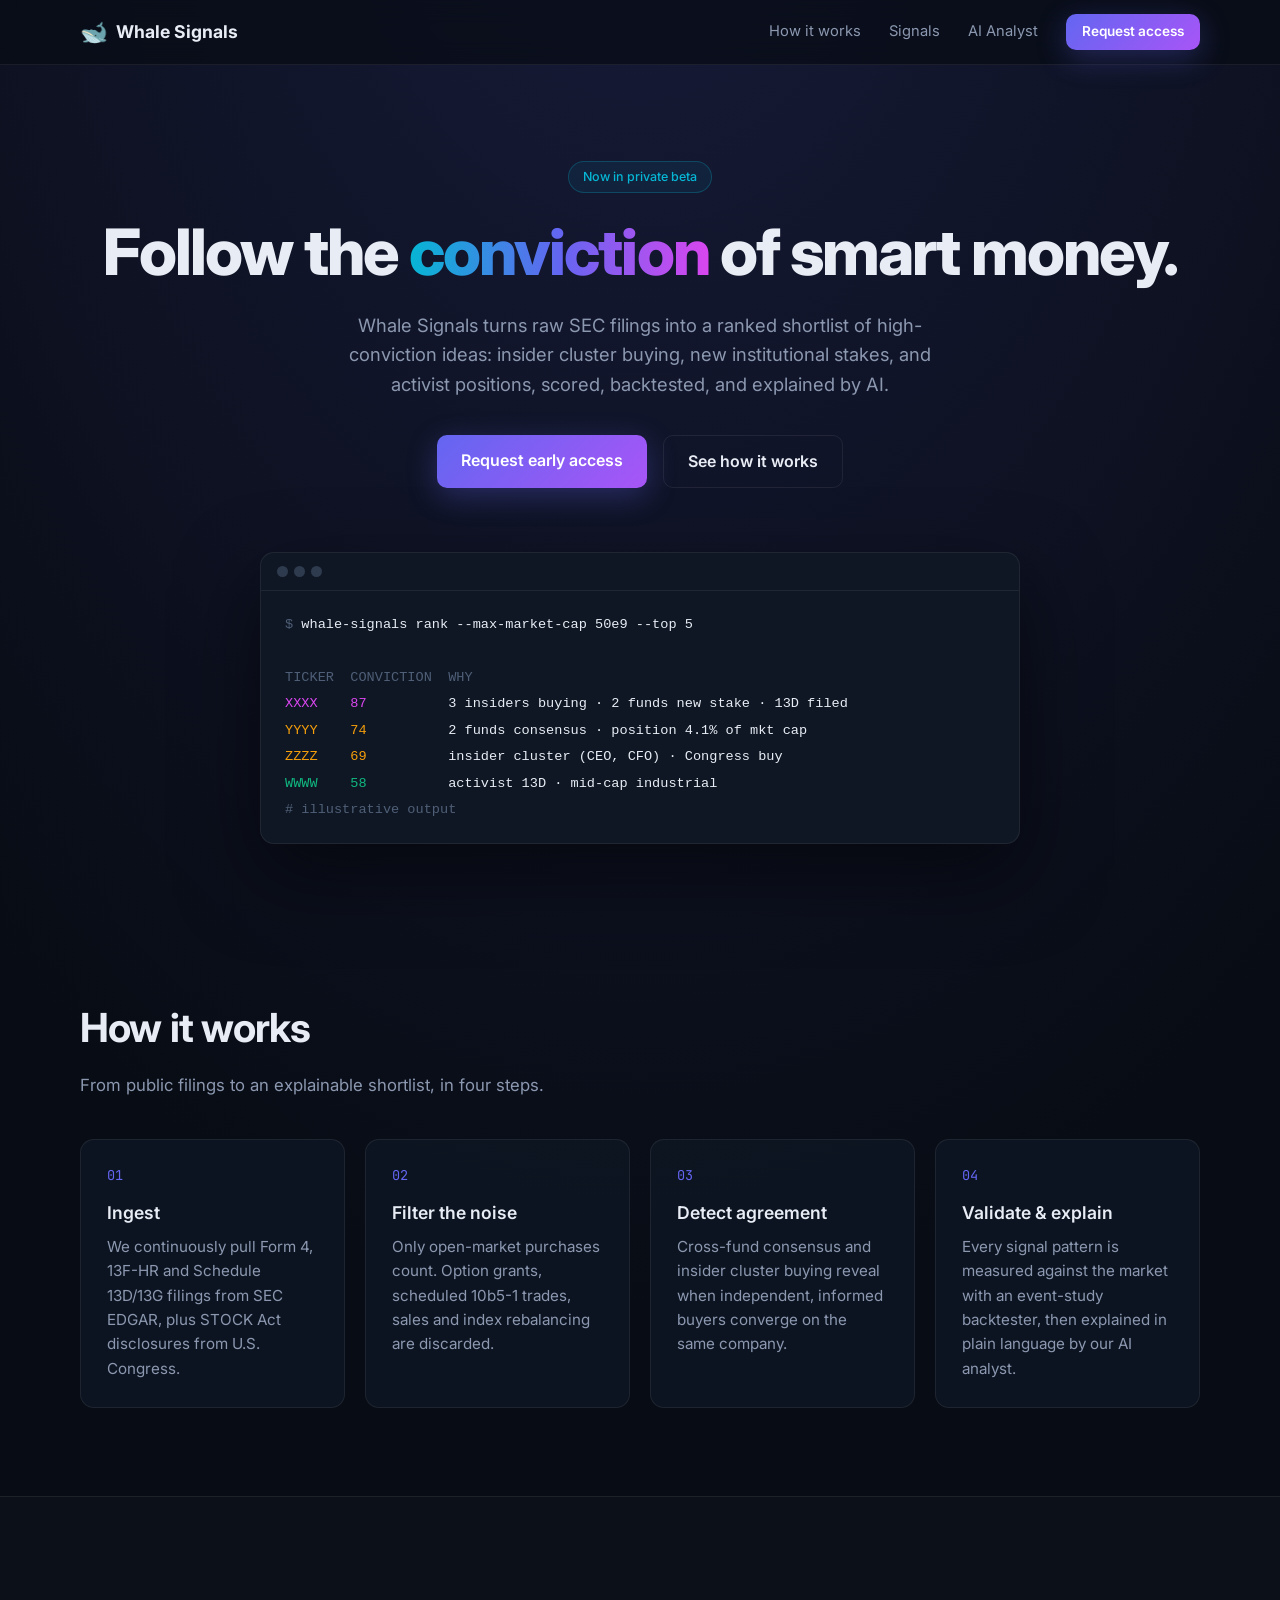
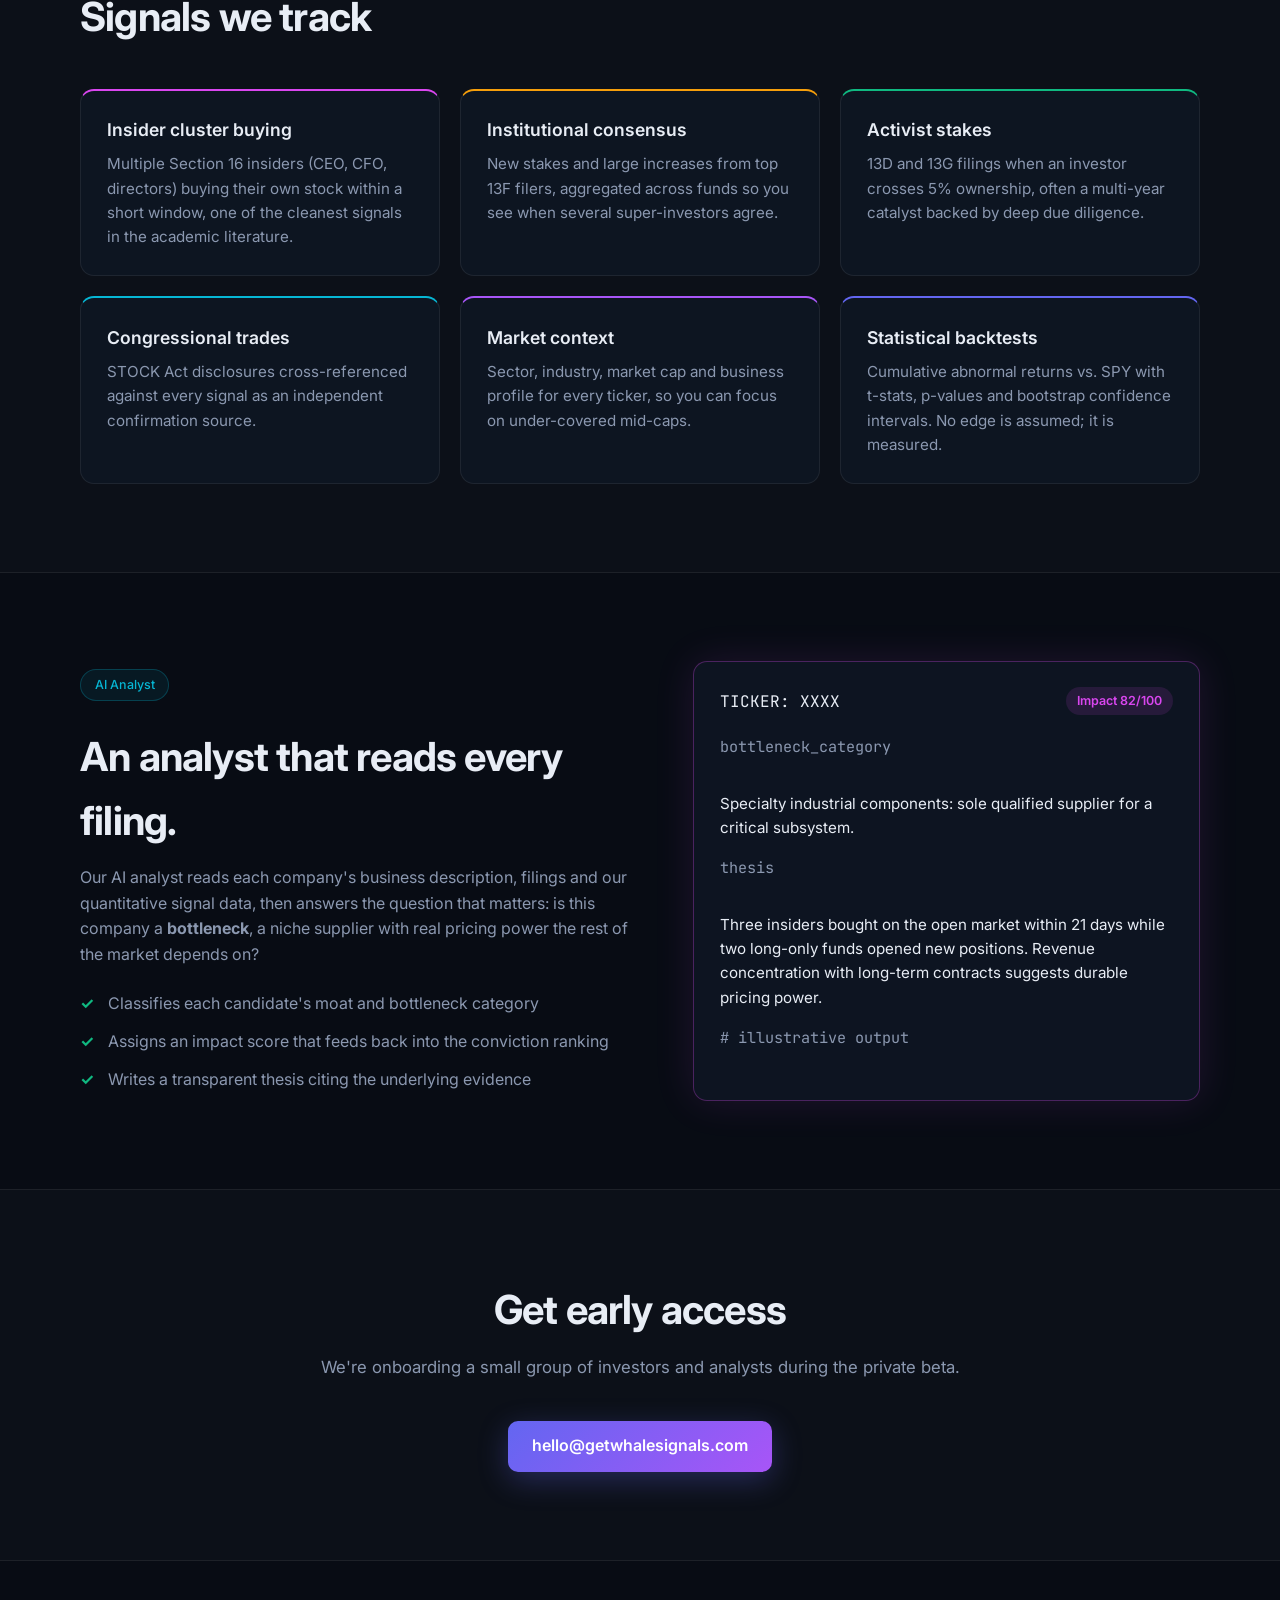
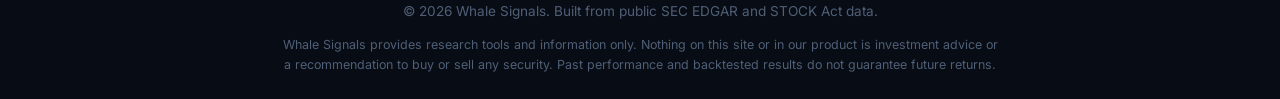
==== index.html @ 5f40fb48 "Landing page for getwhalesignals.com Co-authored-by: Cursor <cursoragent@cursor.com>" ====
<!DOCTYPE html>
<html lang="en">
<head>
  <meta charset="UTF-8">
  <meta name="viewport" content="width=device-width, initial-scale=1.0">
  <title>Whale Signals — Follow the conviction of smart money</title>
  <meta name="description" content="Whale Signals surfaces high-conviction capital movements from SEC filings — insider buying, institutional stakes, and activist positions — validated by backtesting and explained by AI.">
  <link rel="canonical" href="https://getwhalesignals.com/">
  <meta property="og:title" content="Whale Signals">
  <meta property="og:description" content="High-conviction capital movements from SEC filings, validated by backtesting and explained by AI.">
  <meta property="og:url" content="https://getwhalesignals.com/">
  <meta property="og:type" content="website">
  <link rel="icon" href="data:image/svg+xml,<svg xmlns='http://www.w3.org/2000/svg' viewBox='0 0 100 100'><text y='.9em' font-size='90'>🐋</text></svg>">
  <link rel="preconnect" href="https://fonts.googleapis.com">
  <link rel="preconnect" href="https://fonts.gstatic.com" crossorigin>
  <link href="https://fonts.googleapis.com/css2?family=Inter:wght@400;500;600;700;800&family=JetBrains+Mono:wght@400;500&display=swap" rel="stylesheet">
  <link rel="stylesheet" href="styles.css">
</head>
<body>
  <header class="nav">
    <div class="container nav-inner">
      <a href="#" class="logo"><span class="logo-mark">🐋</span> Whale Signals</a>
      <nav class="nav-links">
        <a href="#how">How it works</a>
        <a href="#signals">Signals</a>
        <a href="#ai">AI Analyst</a>
        <a href="#contact" class="btn btn-small">Request access</a>
      </nav>
    </div>
  </header>

  <main>
    <section class="hero">
      <div class="container">
        <span class="pill">Now in private beta</span>
        <h1>Follow the <span class="gradient">conviction</span> of smart money.</h1>
        <p class="lead">
          Whale Signals turns raw SEC filings into a ranked shortlist of high-conviction
          ideas: insider cluster buying, new institutional stakes, and activist positions,
          scored, backtested, and explained by AI.
        </p>
        <div class="hero-cta">
          <a href="#contact" class="btn">Request early access</a>
          <a href="#how" class="btn btn-ghost">See how it works</a>
        </div>

        <div class="terminal">
          <div class="terminal-bar"><span></span><span></span><span></span></div>
<pre><code><span class="muted">$</span> whale-signals rank --max-market-cap 50e9 --top 5

<span class="muted">TICKER  CONVICTION  WHY</span>
<span class="t-s">XXXX</span>    <span class="t-s">87</span>          3 insiders buying · 2 funds new stake · 13D filed
<span class="t-a">YYYY</span>    <span class="t-a">74</span>          2 funds consensus · position 4.1% of mkt cap
<span class="t-a">ZZZZ</span>    <span class="t-a">69</span>          insider cluster (CEO, CFO) · Congress buy
<span class="t-b">WWWW</span>    <span class="t-b">58</span>          activist 13D · mid-cap industrial
<span class="muted"># illustrative output</span></code></pre>
        </div>
      </div>
    </section>

    <section id="how" class="section">
      <div class="container">
        <h2>How it works</h2>
        <p class="section-lead">From public filings to an explainable shortlist, in four steps.</p>
        <div class="steps">
          <div class="card">
            <span class="step-num">01</span>
            <h3>Ingest</h3>
            <p>We continuously pull Form 4, 13F-HR and Schedule 13D/13G filings from SEC EDGAR, plus STOCK Act disclosures from U.S. Congress.</p>
          </div>
          <div class="card">
            <span class="step-num">02</span>
            <h3>Filter the noise</h3>
            <p>Only open-market purchases count. Option grants, scheduled 10b5-1 trades, sales and index rebalancing are discarded.</p>
          </div>
          <div class="card">
            <span class="step-num">03</span>
            <h3>Detect agreement</h3>
            <p>Cross-fund consensus and insider cluster buying reveal when independent, informed buyers converge on the same company.</p>
          </div>
          <div class="card">
            <span class="step-num">04</span>
            <h3>Validate &amp; explain</h3>
            <p>Every signal pattern is measured against the market with an event-study backtester, then explained in plain language by our AI analyst.</p>
          </div>
        </div>
      </div>
    </section>

    <section id="signals" class="section section-alt">
      <div class="container">
        <h2>Signals we track</h2>
        <div class="grid-3">
          <div class="card accent-s">
            <h3>Insider cluster buying</h3>
            <p>Multiple Section 16 insiders (CEO, CFO, directors) buying their own stock within a short window, one of the cleanest signals in the academic literature.</p>
          </div>
          <div class="card accent-a">
            <h3>Institutional consensus</h3>
            <p>New stakes and large increases from top 13F filers, aggregated across funds so you see when several super-investors agree.</p>
          </div>
          <div class="card accent-b">
            <h3>Activist stakes</h3>
            <p>13D and 13G filings when an investor crosses 5% ownership, often a multi-year catalyst backed by deep due diligence.</p>
          </div>
          <div class="card accent-c">
            <h3>Congressional trades</h3>
            <p>STOCK Act disclosures cross-referenced against every signal as an independent confirmation source.</p>
          </div>
          <div class="card accent-p">
            <h3>Market context</h3>
            <p>Sector, industry, market cap and business profile for every ticker, so you can focus on under-covered mid-caps.</p>
          </div>
          <div class="card accent-e">
            <h3>Statistical backtests</h3>
            <p>Cumulative abnormal returns vs. SPY with t-stats, p-values and bootstrap confidence intervals. No edge is assumed; it is measured.</p>
          </div>
        </div>
      </div>
    </section>

    <section id="ai" class="section">
      <div class="container split">
        <div>
          <span class="pill">AI Analyst</span>
          <h2>An analyst that reads every filing.</h2>
          <p>
            Our AI analyst reads each company's business description, filings and our
            quantitative signal data, then answers the question that matters: is this
            company a <strong>bottleneck</strong>, a niche supplier with real pricing power
            the rest of the market depends on?
          </p>
          <ul class="checks">
            <li>Classifies each candidate's moat and bottleneck category</li>
            <li>Assigns an impact score that feeds back into the conviction ranking</li>
            <li>Writes a transparent thesis citing the underlying evidence</li>
          </ul>
        </div>
        <div class="card verdict">
          <div class="verdict-head">
            <span class="mono">TICKER: XXXX</span>
            <span class="badge">Impact 82/100</span>
          </div>
          <p class="mono small muted">bottleneck_category</p>
          <p>Specialty industrial components: sole qualified supplier for a critical subsystem.</p>
          <p class="mono small muted">thesis</p>
          <p>Three insiders bought on the open market within 21 days while two long-only funds opened new positions. Revenue concentration with long-term contracts suggests durable pricing power.</p>
          <p class="mono small muted"># illustrative output</p>
        </div>
      </div>
    </section>

    <section id="contact" class="section section-alt">
      <div class="container cta">
        <h2>Get early access</h2>
        <p class="section-lead">We're onboarding a small group of investors and analysts during the private beta.</p>
        <a href="mailto:hello@getwhalesignals.com?subject=Whale%20Signals%20early%20access" class="btn">hello@getwhalesignals.com</a>
      </div>
    </section>
  </main>

  <footer class="footer">
    <div class="container">
      <p>&copy; 2026 Whale Signals. Built from public SEC EDGAR and STOCK Act data.</p>
      <p class="disclaimer">
        Whale Signals provides research tools and information only. Nothing on this site or in
        our product is investment advice or a recommendation to buy or sell any security.
        Past performance and backtested results do not guarantee future returns.
      </p>
    </div>
  </footer>
</body>
</html>
---- styles.css ----
:root {
  --bg-primary: #080c14;
  --bg-secondary: #0f1724;
  --bg-card: rgba(15, 23, 36, 0.85);
  --border-subtle: rgba(255, 255, 255, 0.07);
  --text-primary: #e8edf5;
  --text-secondary: #8b98b0;
  --text-muted: #4f5f77;
  --accent-indigo: #6366f1;
  --accent-cyan: #06b6d4;
  --accent-emerald: #10b981;
  --accent-amber: #f59e0b;
  --accent-purple: #a855f7;
  --tier-s: #d946ef;
  --radius: 14px;
}

* { box-sizing: border-box; margin: 0; padding: 0; }

html { scroll-behavior: smooth; }

body {
  font-family: "Inter", system-ui, sans-serif;
  background:
    radial-gradient(ellipse 80% 50% at 50% -10%, rgba(99, 102, 241, 0.18), transparent),
    var(--bg-primary);
  color: var(--text-primary);
  line-height: 1.6;
  -webkit-font-smoothing: antialiased;
}

a { color: inherit; text-decoration: none; }

.container { width: min(1120px, 92%); margin: 0 auto; }

.mono { font-family: "JetBrains Mono", monospace; }
.small { font-size: 0.8rem; }
.muted { color: var(--text-muted); }

/* Nav */
.nav {
  position: sticky;
  top: 0;
  z-index: 10;
  backdrop-filter: blur(12px);
  background: rgba(8, 12, 20, 0.7);
  border-bottom: 1px solid var(--border-subtle);
}
.nav-inner { display: flex; align-items: center; justify-content: space-between; height: 64px; }
.logo { font-weight: 700; font-size: 1.1rem; display: flex; align-items: center; gap: 0.5rem; }
.logo-mark { font-size: 1.4rem; }
.nav-links { display: flex; align-items: center; gap: 1.75rem; font-size: 0.92rem; color: var(--text-secondary); }
.nav-links a:hover { color: var(--text-primary); }

/* Buttons */
.btn {
  display: inline-block;
  padding: 0.8rem 1.5rem;
  border-radius: 10px;
  font-weight: 600;
  background: linear-gradient(135deg, var(--accent-indigo), var(--accent-purple));
  color: #fff;
  box-shadow: 0 8px 30px rgba(99, 102, 241, 0.3);
  transition: transform 0.15s ease, box-shadow 0.15s ease;
}
.btn:hover { transform: translateY(-1px); box-shadow: 0 10px 36px rgba(99, 102, 241, 0.45); }
.btn-small { padding: 0.45rem 1rem; font-size: 0.85rem; color: #fff !important; }
.btn-ghost { background: transparent; border: 1px solid var(--border-subtle); box-shadow: none; color: var(--text-primary); }
.btn-ghost:hover { border-color: rgba(255, 255, 255, 0.2); box-shadow: none; }

/* Hero */
.hero { padding: 6rem 0 4rem; text-align: center; }
.pill {
  display: inline-block;
  padding: 0.3rem 0.85rem;
  border-radius: 999px;
  font-size: 0.78rem;
  font-weight: 500;
  color: var(--accent-cyan);
  background: rgba(6, 182, 212, 0.08);
  border: 1px solid rgba(6, 182, 212, 0.25);
  margin-bottom: 1.5rem;
}
h1 { font-size: clamp(2.4rem, 6vw, 4rem); line-height: 1.1; font-weight: 800; letter-spacing: -0.03em; }
.gradient {
  background: linear-gradient(90deg, var(--accent-cyan), var(--accent-indigo), var(--tier-s));
  -webkit-background-clip: text;
  background-clip: text;
  color: transparent;
}
.lead { max-width: 640px; margin: 1.5rem auto 2.25rem; font-size: 1.15rem; color: var(--text-secondary); }
.hero-cta { display: flex; gap: 1rem; justify-content: center; flex-wrap: wrap; }

.terminal {
  margin: 4rem auto 0;
  max-width: 760px;
  text-align: left;
  background: var(--bg-secondary);
  border: 1px solid var(--border-subtle);
  border-radius: var(--radius);
  overflow: hidden;
  box-shadow: 0 30px 80px rgba(0, 0, 0, 0.5);
}
.terminal-bar { display: flex; gap: 6px; padding: 0.8rem 1rem; border-bottom: 1px solid var(--border-subtle); }
.terminal-bar span { width: 11px; height: 11px; border-radius: 50%; background: var(--text-muted); opacity: 0.5; }
.terminal pre { padding: 1.25rem 1.5rem; overflow-x: auto; font-family: "JetBrains Mono", monospace; font-size: 0.85rem; line-height: 1.8; }
.t-s { color: var(--tier-s); }
.t-a { color: var(--accent-amber); }
.t-b { color: var(--accent-emerald); }

/* Sections */
.section { padding: 5.5rem 0; }
.section-alt { background: rgba(255, 255, 255, 0.015); border-top: 1px solid var(--border-subtle); border-bottom: 1px solid var(--border-subtle); }
h2 { font-size: clamp(1.8rem, 4vw, 2.5rem); font-weight: 700; letter-spacing: -0.02em; margin-bottom: 0.75rem; }
h3 { font-size: 1.1rem; font-weight: 600; margin-bottom: 0.5rem; }
.section-lead { color: var(--text-secondary); font-size: 1.05rem; margin-bottom: 2.5rem; }

.card {
  background: var(--bg-card);
  border: 1px solid var(--border-subtle);
  border-radius: var(--radius);
  padding: 1.6rem;
}
.card p { color: var(--text-secondary); font-size: 0.95rem; }

.steps { display: grid; grid-template-columns: repeat(4, 1fr); gap: 1.25rem; }
.step-num { font-family: "JetBrains Mono", monospace; color: var(--accent-indigo); font-size: 0.85rem; display: block; margin-bottom: 0.75rem; }

.grid-3 { display: grid; grid-template-columns: repeat(3, 1fr); gap: 1.25rem; margin-top: 2.5rem; }
.accent-s { border-top: 2px solid var(--tier-s); }
.accent-a { border-top: 2px solid var(--accent-amber); }
.accent-b { border-top: 2px solid var(--accent-emerald); }
.accent-c { border-top: 2px solid var(--accent-cyan); }
.accent-p { border-top: 2px solid var(--accent-purple); }
.accent-e { border-top: 2px solid var(--accent-indigo); }

.split { display: grid; grid-template-columns: 1.1fr 1fr; gap: 3.5rem; align-items: center; }
.split > div > p { color: var(--text-secondary); margin-bottom: 1.5rem; }
.checks { list-style: none; display: grid; gap: 0.75rem; }
.checks li { padding-left: 1.75rem; position: relative; color: var(--text-secondary); }
.checks li::before { content: "✓"; position: absolute; left: 0; color: var(--accent-emerald); font-weight: 700; }

.verdict { display: grid; gap: 0.5rem; box-shadow: 0 0 40px rgba(217, 70, 239, 0.12); border-color: rgba(217, 70, 239, 0.3); }
.verdict-head { display: flex; justify-content: space-between; align-items: center; margin-bottom: 0.75rem; }
.verdict p:not(.muted) { margin-bottom: 0.5rem; color: var(--text-primary); }
.badge { font-size: 0.78rem; font-weight: 600; padding: 0.25rem 0.7rem; border-radius: 999px; background: rgba(217, 70, 239, 0.12); color: var(--tier-s); }

.cta { text-align: center; }

/* Footer */
.footer { padding: 2.5rem 0; color: var(--text-muted); font-size: 0.85rem; text-align: center; }
.disclaimer { max-width: 720px; margin: 0.75rem auto 0; font-size: 0.78rem; }

@media (max-width: 900px) {
  .steps { grid-template-columns: repeat(2, 1fr); }
  .grid-3 { grid-template-columns: 1fr 1fr; }
  .split { grid-template-columns: 1fr; }
}

@media (max-width: 600px) {
  .nav-links a:not(.btn) { display: none; }
  .steps, .grid-3 { grid-template-columns: 1fr; }
  .hero { padding-top: 4rem; }
}
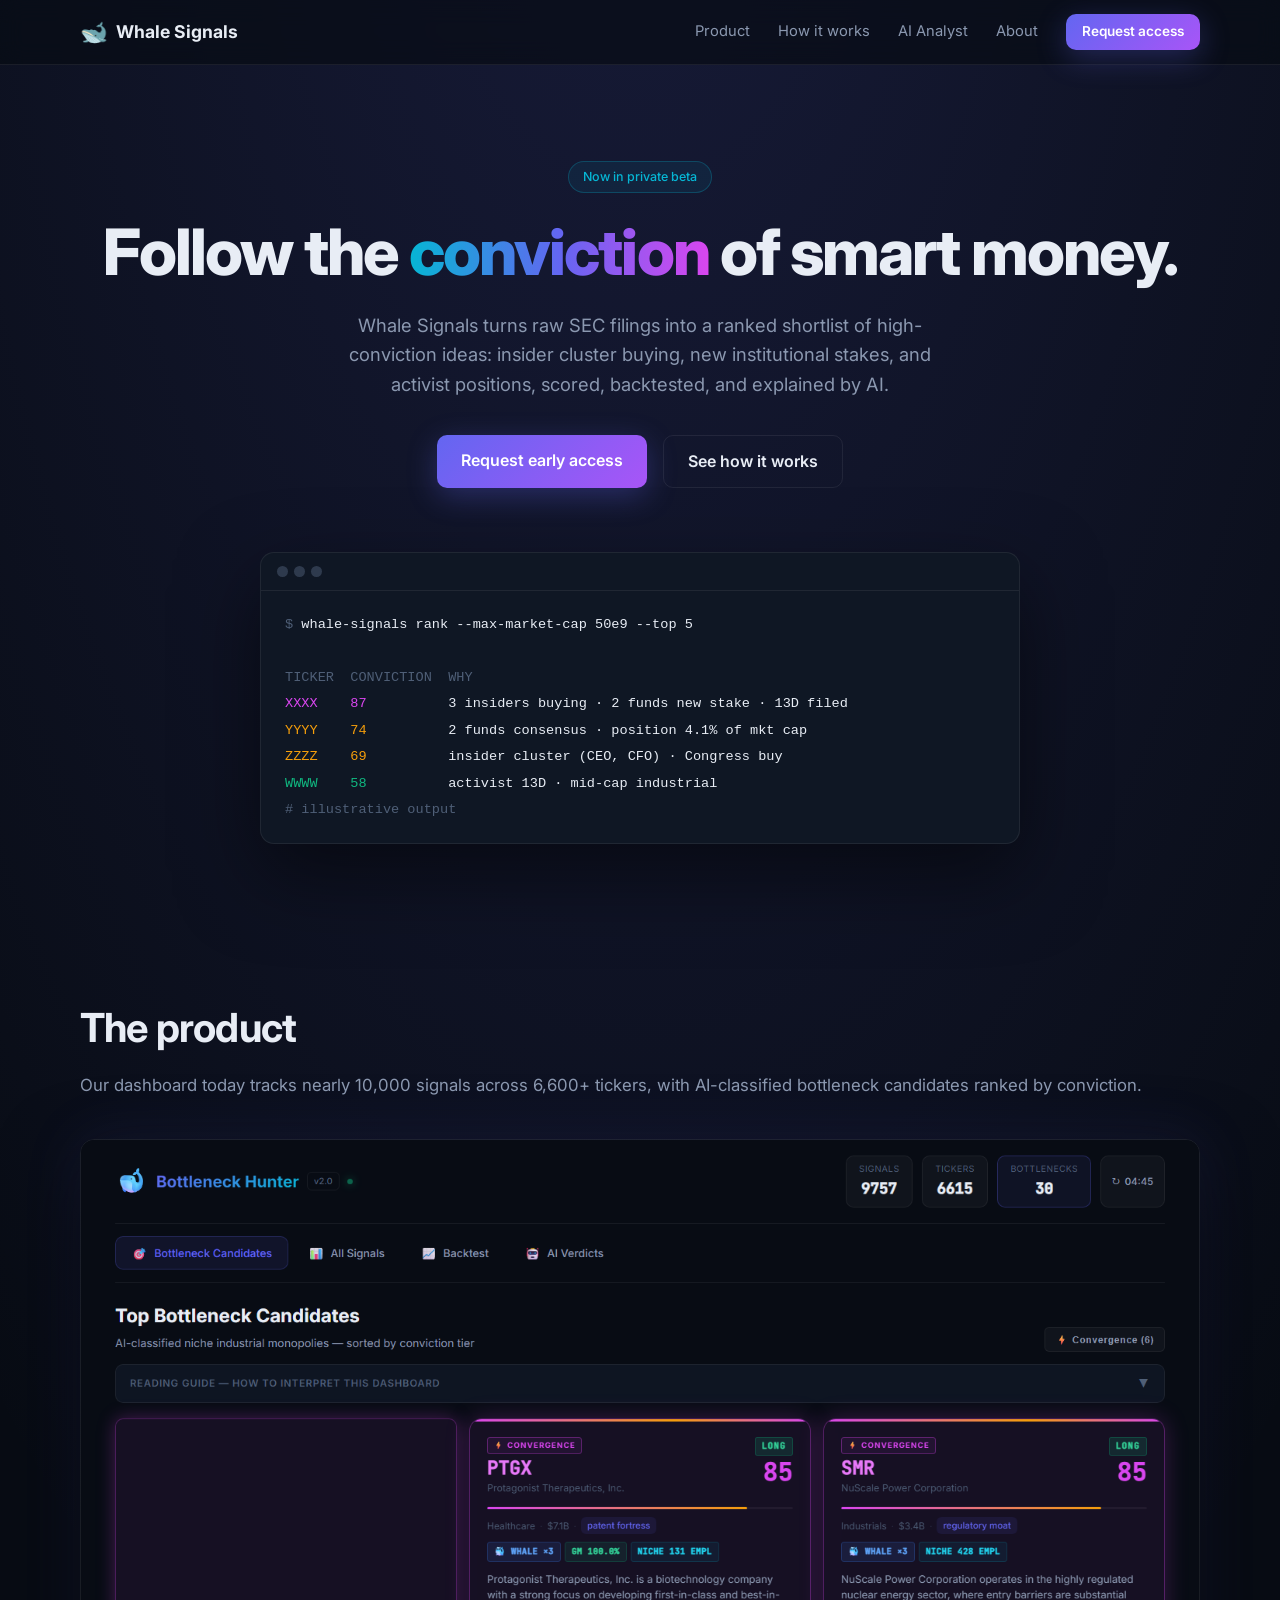
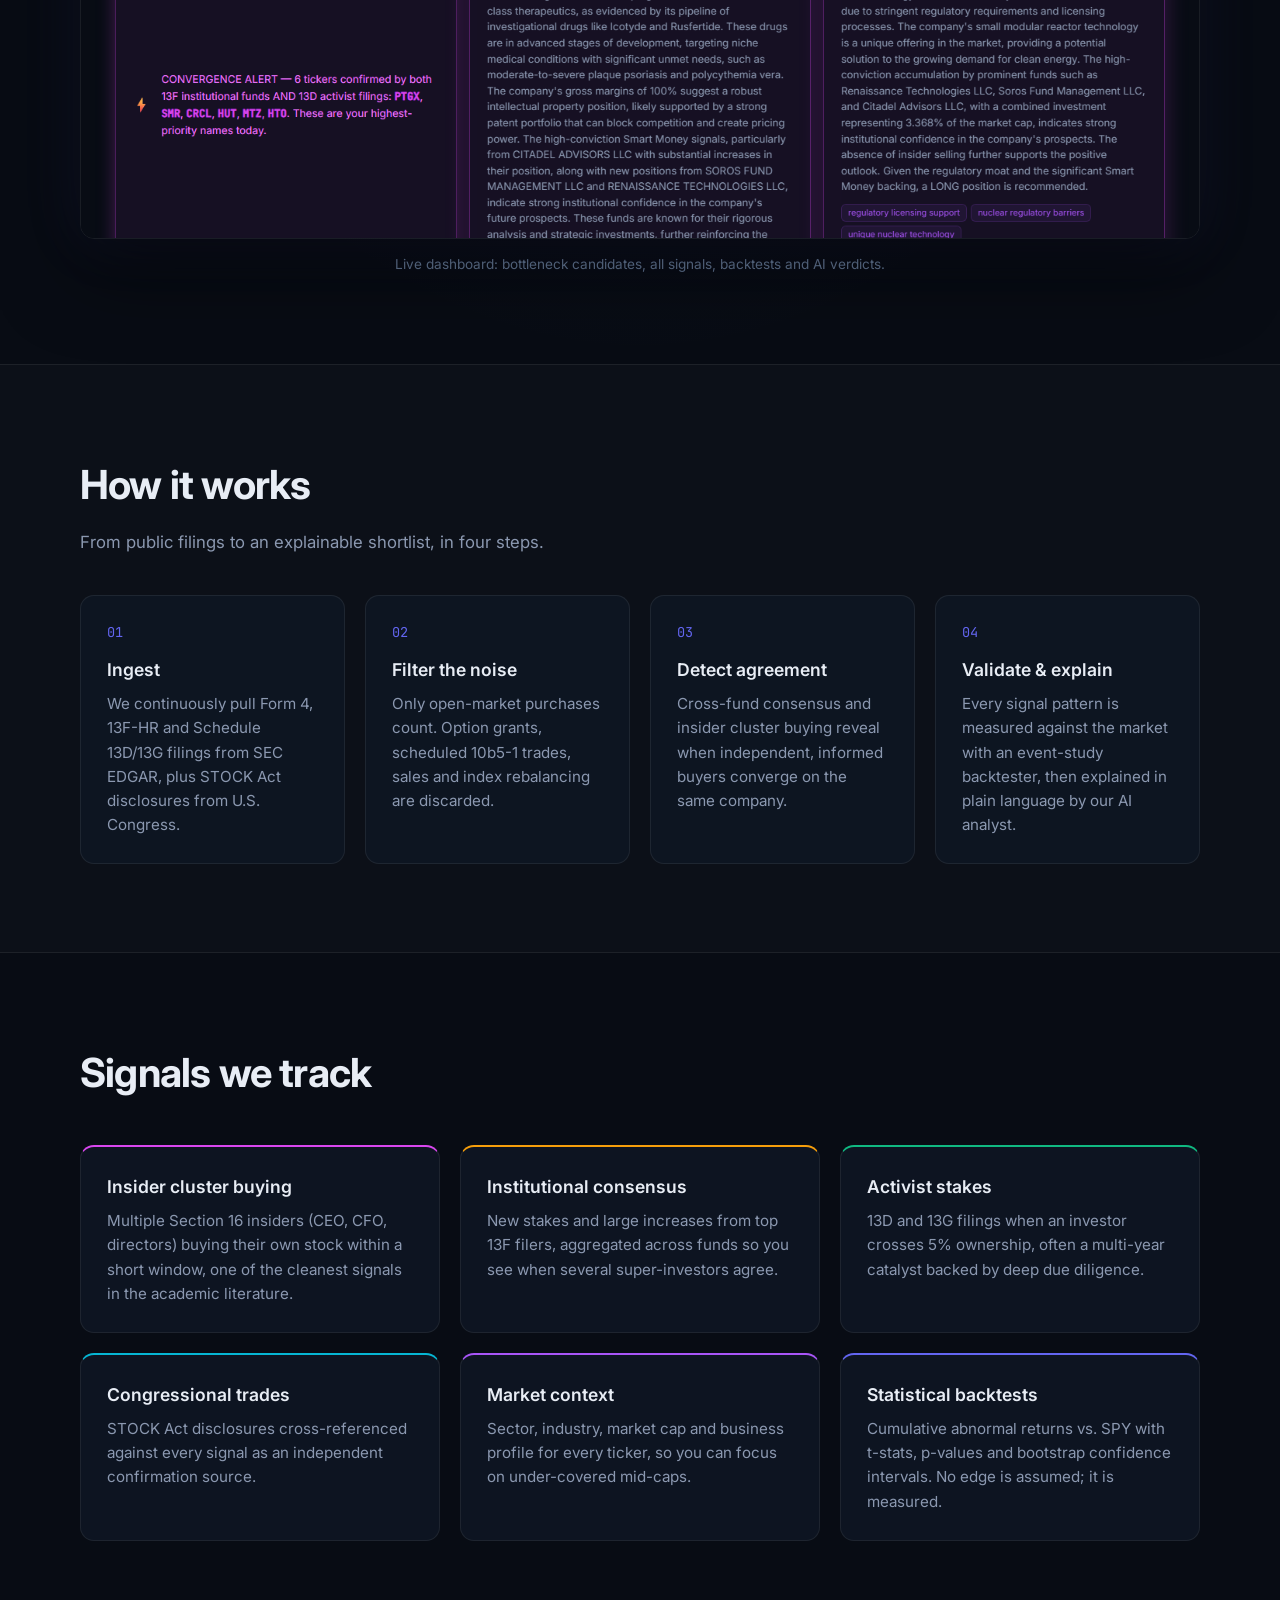
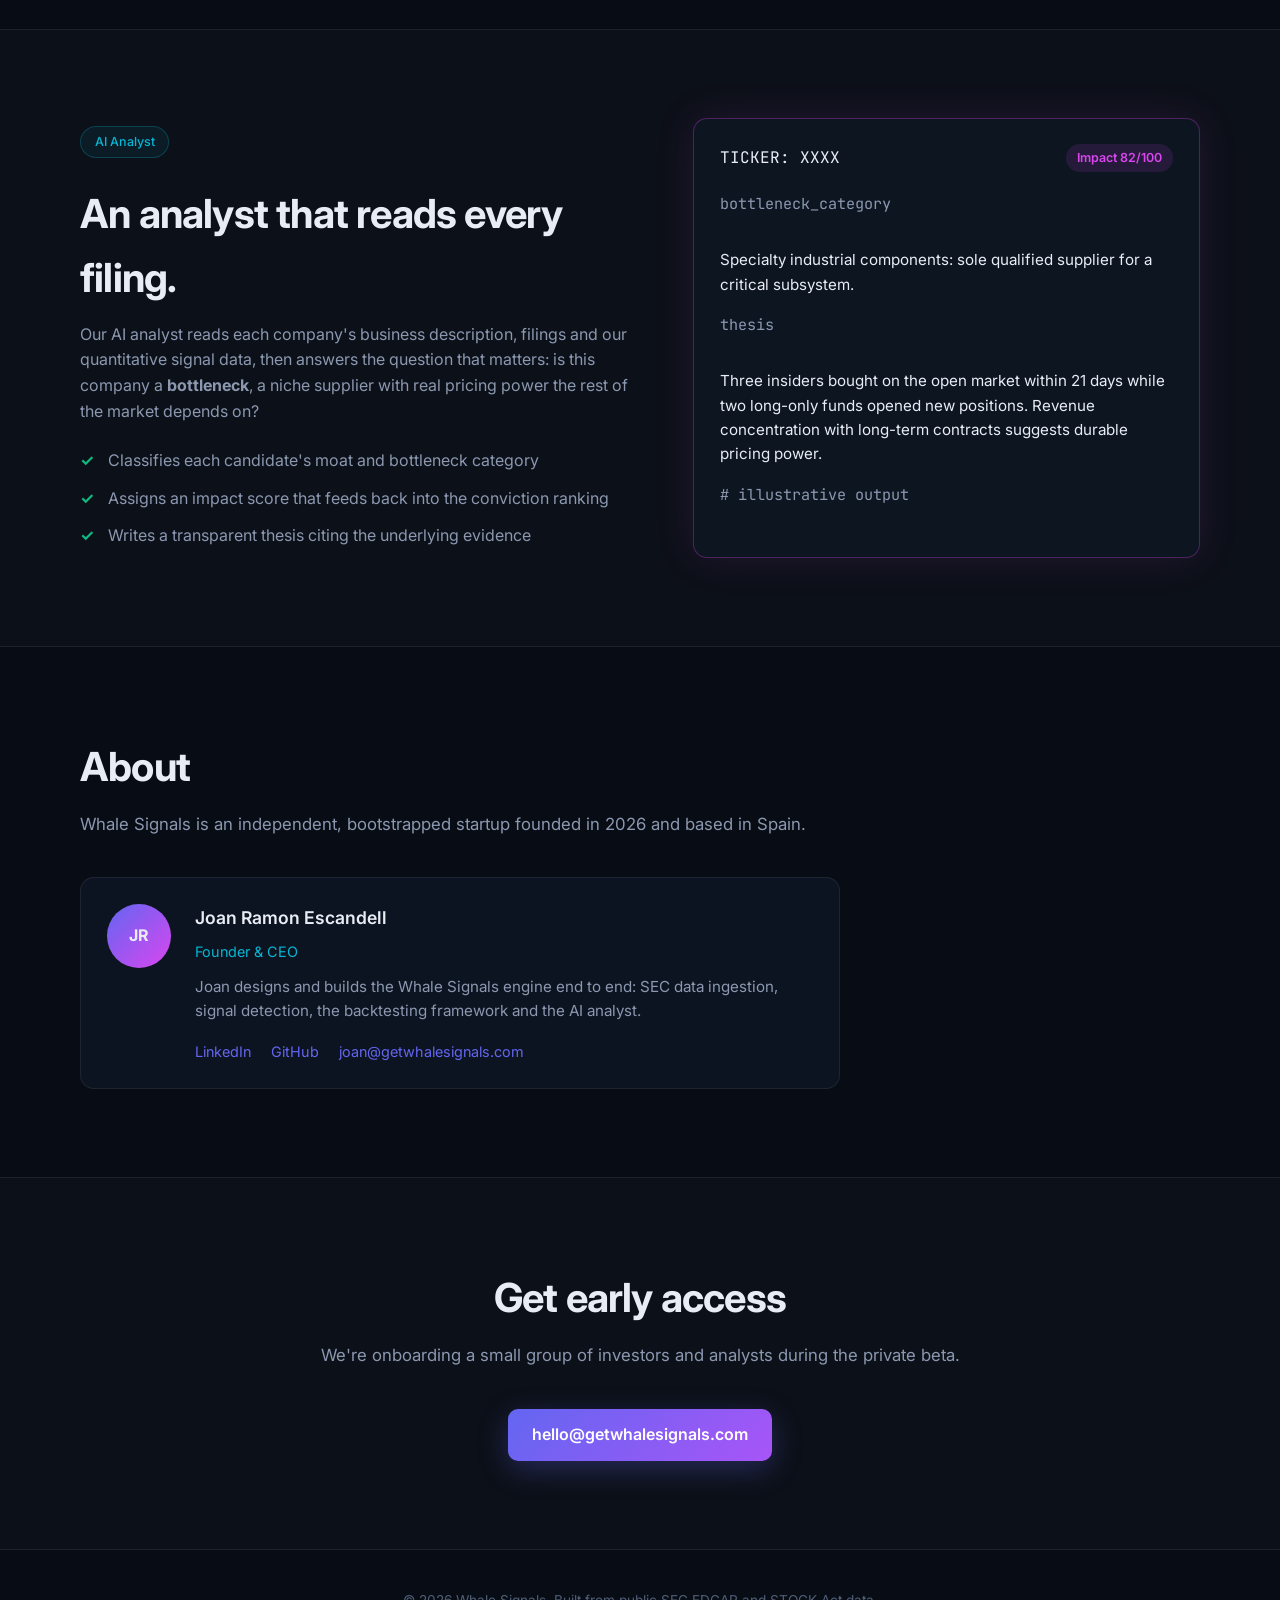
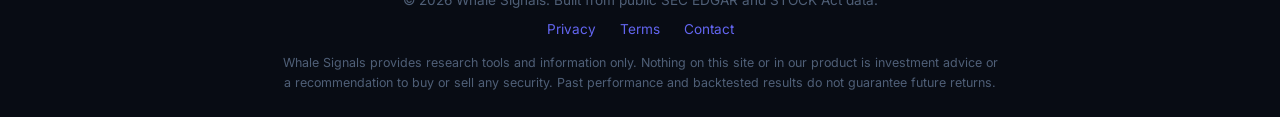
==== commit 5fbc43c3: "Add product screenshot, founder section, privacy and terms pages Co-authored-by: Cursor <cursoragent" ====
--- a/index.html
+++ b/index.html
@@ -15,15 +15,36 @@
   <link rel="preconnect" href="https://fonts.gstatic.com" crossorigin>
   <link href="https://fonts.googleapis.com/css2?family=Inter:wght@400;500;600;700;800&family=JetBrains+Mono:wght@400;500&display=swap" rel="stylesheet">
   <link rel="stylesheet" href="styles.css">
+  <script type="application/ld+json">
+  {
+    "@context": "https://schema.org",
+    "@type": "Organization",
+    "name": "Whale Signals",
+    "url": "https://getwhalesignals.com",
+    "email": "hello@getwhalesignals.com",
+    "foundingDate": "2026-05",
+    "founder": {
+      "@type": "Person",
+      "name": "Joan Ramon Escandell",
+      "jobTitle": "Founder & CEO",
+      "email": "joan@getwhalesignals.com",
+      "sameAs": [
+        "https://www.linkedin.com/in/joanramonescandell",
+        "https://github.com/joanramonescandell"
+      ]
+    }
+  }
+  </script>
 </head>
 <body>
   <header class="nav">
     <div class="container nav-inner">
       <a href="#" class="logo"><span class="logo-mark">🐋</span> Whale Signals</a>
       <nav class="nav-links">
+        <a href="#product">Product</a>
         <a href="#how">How it works</a>
-        <a href="#signals">Signals</a>
         <a href="#ai">AI Analyst</a>
+        <a href="#about">About</a>
         <a href="#contact" class="btn btn-small">Request access</a>
       </nav>
     </div>
@@ -58,7 +79,22 @@
       </div>
     </section>
 
-    <section id="how" class="section">
+    <section id="product" class="section">
+      <div class="container">
+        <h2>The product</h2>
+        <p class="section-lead">
+          Our dashboard today tracks nearly 10,000 signals across 6,600+ tickers, with
+          AI-classified bottleneck candidates ranked by conviction.
+        </p>
+        <figure class="screenshot">
+          <img src="assets/dashboard.png" width="1440" height="900" loading="lazy"
+               alt="Whale Signals dashboard showing top bottleneck candidates ranked by conviction, with AI-written theses">
+          <figcaption>Live dashboard: bottleneck candidates, all signals, backtests and AI verdicts.</figcaption>
+        </figure>
+      </div>
+    </section>
+
+    <section id="how" class="section section-alt">
       <div class="container">
         <h2>How it works</h2>
         <p class="section-lead">From public filings to an explainable shortlist, in four steps.</p>
@@ -87,7 +123,7 @@
       </div>
     </section>
 
-    <section id="signals" class="section section-alt">
+    <section id="signals" class="section">
       <div class="container">
         <h2>Signals we track</h2>
         <div class="grid-3">
@@ -119,7 +155,7 @@
       </div>
     </section>
 
-    <section id="ai" class="section">
+    <section id="ai" class="section section-alt">
       <div class="container split">
         <div>
           <span class="pill">AI Analyst</span>
@@ -150,6 +186,29 @@
       </div>
     </section>
 
+    <section id="about" class="section">
+      <div class="container">
+        <h2>About</h2>
+        <p class="section-lead">Whale Signals is an independent, bootstrapped startup founded in 2026 and based in Spain.</p>
+        <div class="card founder">
+          <div class="avatar">JR</div>
+          <div>
+            <h3>Joan Ramon Escandell</h3>
+            <p class="role">Founder &amp; CEO</p>
+            <p>
+              Joan designs and builds the Whale Signals engine end to end: SEC data ingestion,
+              signal detection, the backtesting framework and the AI analyst.
+            </p>
+            <div class="links">
+              <a href="https://www.linkedin.com/in/joanramonescandell" target="_blank" rel="noopener">LinkedIn</a>
+              <a href="https://github.com/joanramonescandell" target="_blank" rel="noopener">GitHub</a>
+              <a href="mailto:joan@getwhalesignals.com">joan@getwhalesignals.com</a>
+            </div>
+          </div>
+        </div>
+      </div>
+    </section>
+
     <section id="contact" class="section section-alt">
       <div class="container cta">
         <h2>Get early access</h2>
@@ -162,6 +221,11 @@
   <footer class="footer">
     <div class="container">
       <p>&copy; 2026 Whale Signals. Built from public SEC EDGAR and STOCK Act data.</p>
+      <p class="footer-links">
+        <a href="privacy.html">Privacy</a>
+        <a href="terms.html">Terms</a>
+        <a href="mailto:hello@getwhalesignals.com">Contact</a>
+      </p>
       <p class="disclaimer">
         Whale Signals provides research tools and information only. Nothing on this site or in
         our product is investment advice or a recommendation to buy or sell any security.
--- a/styles.css
+++ b/styles.css
@@ -147,6 +147,40 @@
 
 .cta { text-align: center; }
 
+.screenshot { margin: 0; }
+.screenshot img {
+  width: 100%;
+  height: auto;
+  display: block;
+  border-radius: var(--radius);
+  border: 1px solid var(--border-subtle);
+  box-shadow: 0 30px 80px rgba(0, 0, 0, 0.5), 0 0 60px rgba(99, 102, 241, 0.12);
+}
+.screenshot figcaption { margin-top: 0.9rem; text-align: center; color: var(--text-muted); font-size: 0.85rem; }
+
+.founder { display: flex; gap: 1.5rem; align-items: flex-start; max-width: 760px; }
+.avatar {
+  flex: 0 0 64px;
+  height: 64px;
+  border-radius: 50%;
+  display: grid;
+  place-items: center;
+  font-weight: 700;
+  background: linear-gradient(135deg, var(--accent-indigo), var(--tier-s));
+}
+.role { color: var(--accent-cyan) !important; font-size: 0.9rem !important; margin-bottom: 0.75rem; }
+.links { display: flex; flex-wrap: wrap; gap: 1.25rem; margin-top: 1rem; font-size: 0.9rem; }
+.links a, .footer-links a { color: var(--accent-indigo); }
+.links a:hover, .footer-links a:hover { text-decoration: underline; }
+.footer-links { display: flex; justify-content: center; gap: 1.5rem; margin-top: 0.5rem; }
+
+.legal { padding: 4rem 0 5rem; max-width: 760px; }
+.legal h1 { font-size: 2.2rem; margin-bottom: 0.5rem; }
+.legal h2 { font-size: 1.25rem; margin: 2rem 0 0.5rem; }
+.legal p, .legal li { color: var(--text-secondary); margin-bottom: 0.75rem; }
+.legal ul { padding-left: 1.25rem; }
+.legal a { color: var(--accent-indigo); }
+
 /* Footer */
 .footer { padding: 2.5rem 0; color: var(--text-muted); font-size: 0.85rem; text-align: center; }
 .disclaimer { max-width: 720px; margin: 0.75rem auto 0; font-size: 0.78rem; }
